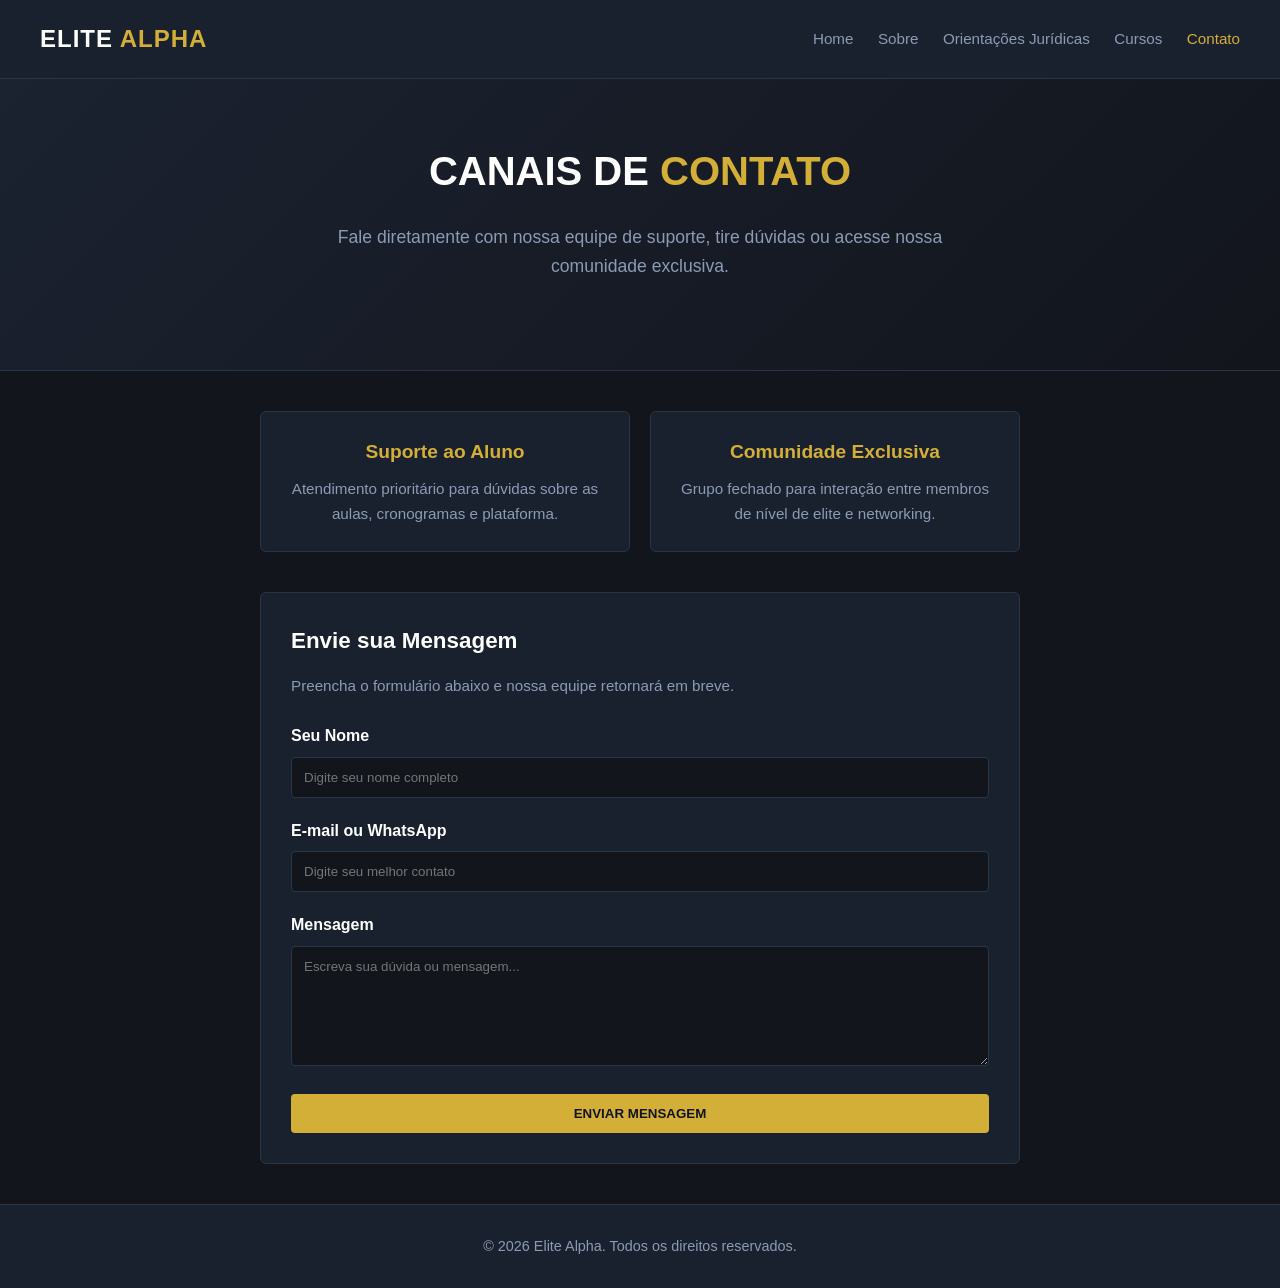
==== contato.html @ 9def38d7 "feat: implementacao da pagina de contato e suporte" ====
<!DOCTYPE html>
<html lang="pt-BR">
<head>
    <meta charset="UTF-8">
    <meta name="viewport" content="width=device-width, initial-scale=1.0">
    <title>Contato — Elite Alpha</title>
    <link rel="stylesheet" href="assets/css/style.css">
    <style>
        .contato-container {
            max-width: 800px;
            margin: 40px auto;
            padding: 0 20px;
        }
        .contato-grid {
            display: grid;
            grid-template-columns: repeat(auto-fit, minmax(250px, 1fr));
            gap: 20px;
            margin-bottom: 40px;
        }
        .contato-card {
            background-color: #1a212e;
            border: 1px solid #2a3447;
            padding: 25px;
            border-radius: 6px;
            text-align: center;
        }
        .contato-card h3 {
            color: #d4af37;
            margin-bottom: 10px;
            font-size: 1.2rem;
        }
        .contato-card p {
            color: #8b9bb4;
            font-size: 0.95rem;
        }
        .form-section {
            background-color: #1a212e;
            border: 1px solid #2a3447;
            padding: 30px;
            border-radius: 6px;
        }
        .form-group {
            margin-bottom: 20px;
        }
        .form-group label {
            display: block;
            color: #ffffff;
            margin-bottom: 8px;
            font-weight: bold;
        }
        .form-group input, .form-group textarea {
            width: 100%;
            padding: 12px;
            background-color: #12151c;
            border: 1px solid #2a3447;
            color: #ffffff;
            border-radius: 4px;
        }
        .form-group textarea {
            height: 120px;
            resize: vertical;
        }
    </style>
</head>
<body>

    <header>
        <div class="logo">ELITE <span>ALPHA</span></div>
        <nav>
            <a href="index.html">Home</a>
            <a href="sobre.html">Sobre</a>
            <a href="juridico.html">Orientações Jurídicas</a>
            <a href="cursos.html">Cursos</a>
            <a href="contato.html" class="active">Contato</a>
        </nav>
    </header>

    <section class="hero" style="padding: 60px 20px;">
        <h1>CANAIS DE <span>CONTATO</span></h1>
        <p>Fale diretamente com nossa equipe de suporte, tire dúvidas ou acesse nossa comunidade exclusiva.</p>
    </section>

    <div class="contato-container">
        <div class="contato-grid">
            <div class="contato-card">
                <h3>Suporte ao Aluno</h3>
                <p>Atendimento prioritário para dúvidas sobre as aulas, cronogramas e plataforma.</p>
            </div>
            <div class="contato-card">
                <h3>Comunidade Exclusiva</h3>
                <p>Grupo fechado para interação entre membros de nível de elite e networking.</p>
            </div>
        </div>

        <div class="form-section">
            <h3 style="color: #ffffff; margin-bottom: 15px; font-size: 1.4rem;">Envie sua Mensagem</h3>
            <p style="color: #8b9bb4; margin-bottom: 25px; font-size: 0.95rem;">Preencha o formulário abaixo e nossa equipe retornará em breve.</p>
            
            <form>
                <div class="form-group">
                    <label>Seu Nome</label>
                    <input type="text" placeholder="Digite seu nome completo">
                </div>
                <div class="form-group">
                    <label>E-mail ou WhatsApp</label>
                    <input type="text" placeholder="Digite seu melhor contato">
                </div>
                <div class="form-group">
                    <label>Mensagem</label>
                    <textarea placeholder="Escreva sua dúvida ou mensagem..."></textarea>
                </div>
                <button type="submit" class="btn-gold" style="border: none; cursor: pointer; width: 100%; text-align: center;">ENVIAR MENSAGEM</button>
            </form>
        </div>
    </div>

    <footer>
        <p>&copy; 2026 Elite Alpha. Todos os direitos reservados.</p>
    </footer>

</body>
</html>
---- assets/css/style.css ----
:root {
    --bg-primary: #12151c;
    --bg-secondary: #1a212e;
    --border-color: #2a3447;
    --gold: #d4af37;
    --text-main: #d0d7de;
    --text-muted: #8b9bb4;
    --white: #ffffff;
}

* {
    margin: 0;
    padding: 0;
    box-sizing: border-box;
    font-family: 'Helvetica Neue', Helvetica, Arial, sans-serif;
}

body {
    background-color: var(--bg-primary);
    color: var(--text-main);
    line-height: 1.6;
}

header {
    background-color: var(--bg-secondary);
    border-bottom: 1px solid var(--border-color);
    padding: 20px 40px;
    display: flex;
    justify-content: space-between;
    align-items: center;
}

.logo {
    font-size: 1.5rem;
    font-weight: bold;
    color: var(--white);
    letter-spacing: 1px;
}

.logo span {
    color: var(--gold);
}

nav a {
    color: var(--text-muted);
    text-decoration: none;
    margin-left: 20px;
    font-size: 0.95rem;
    transition: color 0.3s;
}

nav a:hover, nav a.active {
    color: var(--gold);
}

.hero {
    padding: 100px 20px;
    text-align: center;
    background: linear-gradient(135deg, #1b2230 0%, #12151c 100%);
    border-bottom: 1px solid var(--border-color);
}

.hero h1 {
    font-size: 2.5rem;
    color: var(--white);
    margin-bottom: 20px;
    max-width: 900px;
    margin-left: auto;
    margin-right: auto;
}

.hero h1 span {
    color: var(--gold);
}

.hero p {
    font-size: 1.1rem;
    color: var(--text-muted);
    max-width: 700px;
    margin: 0 auto 30px auto;
}

.btn-gold {
    display: inline-block;
    background-color: var(--gold);
    color: var(--bg-primary);
    padding: 12px 30px;
    font-weight: bold;
    text-decoration: none;
    border-radius: 4px;
    transition: opacity 0.3s;
}

.btn-gold:hover {
    opacity: 0.9;
}

footer {
    text-align: center;
    padding: 30px;
    background-color: var(--bg-secondary);
    border-top: 1px solid var(--border-color);
    color: var(--text-muted);
    font-size: 0.9rem;
}
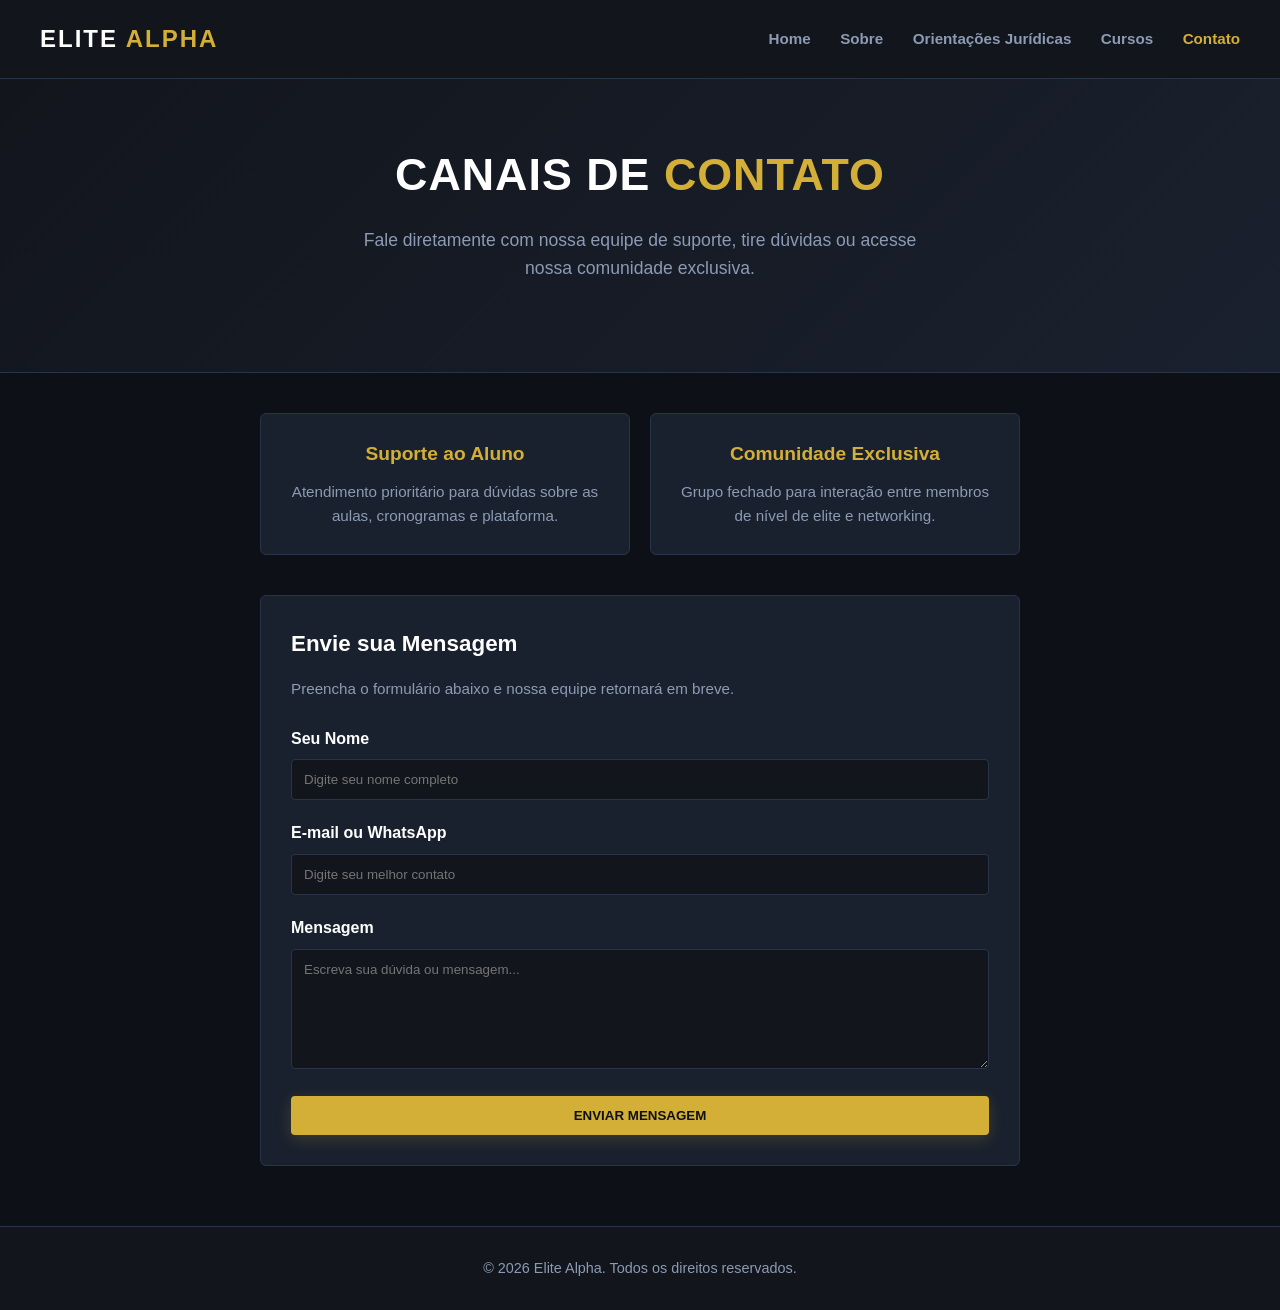
==== commit a48391a8: "feat: site completo da Elite Alpha com estilos, FAQ, cursos e menu responsivo" ====
--- a/contato.html
+++ b/contato.html
@@ -96,21 +96,26 @@
             <h3 style="color: #ffffff; margin-bottom: 15px; font-size: 1.4rem;">Envie sua Mensagem</h3>
             <p style="color: #8b9bb4; margin-bottom: 25px; font-size: 0.95rem;">Preencha o formulário abaixo e nossa equipe retornará em breve.</p>
             
-            <form>
+            <form id="formContato">
                 <div class="form-group">
                     <label>Seu Nome</label>
-                    <input type="text" placeholder="Digite seu nome completo">
+                    <input type="text" id="nome" placeholder="Digite seu nome completo" required>
                 </div>
                 <div class="form-group">
                     <label>E-mail ou WhatsApp</label>
-                    <input type="text" placeholder="Digite seu melhor contato">
+                    <input type="text" id="contato" placeholder="Digite seu melhor contato" required>
                 </div>
                 <div class="form-group">
                     <label>Mensagem</label>
-                    <textarea placeholder="Escreva sua dúvida ou mensagem..."></textarea>
+                    <textarea id="mensagem" placeholder="Escreva sua dúvida ou mensagem..." required></textarea>
                 </div>
                 <button type="submit" class="btn-gold" style="border: none; cursor: pointer; width: 100%; text-align: center;">ENVIAR MENSAGEM</button>
             </form>
+
+            <!-- Mensagem de Sucesso (Oculta por padrão) -->
+            <div id="mensagemSucesso" style="display: none; background-color: #1b3022; border: 1px solid #2ecc71; color: #2ecc71; padding: 15px; border-radius: 4px; text-align: center; margin-top: 20px; font-weight: bold;">
+                Mensagem enviada com sucesso! Nossa equipe entrará em contato em breve.
+            </div>
         </div>
     </div>
 
@@ -118,5 +123,32 @@
         <p>&copy; 2026 Elite Alpha. Todos os direitos reservados.</p>
     </footer>
 
+    <script>
+        document.getElementById('formContato').addEventListener('submit', function(event) {
+            event.preventDefault(); // Evita o recarregamento da página
+
+            // Captura os valores dos campos
+            const nome = document.getElementById('nome').value.trim();
+            const contato = document.getElementById('contato').value.trim();
+            const mensagem = document.getElementById('mensagem').value.trim();
+
+            // Validação simples para garantir que não estão vazios
+            if (nome === '' || contato === '' || mensagem === '') {
+                alert('Por favor, preencha todos os campos antes de enviar.');
+                return;
+            }
+
+            // Reseta o formulário e exibe a mensagem de sucesso
+            document.getElementById('formContato').reset();
+            const sucessoBox = document.getElementById('mensagemSucesso');
+            sucessoBox.style.display = 'block';
+
+            // Oculta a mensagem de sucesso após 5 segundos
+            setTimeout(function() {
+                sucessoBox.style.display = 'none';
+            }, 5000);
+        });
+    </script>
+
 </body>
 </html>
--- a/assets/css/style.css
+++ b/assets/css/style.css
@@ -1,105 +1,183 @@
-:root {
-    --bg-primary: #12151c;
-    --bg-secondary: #1a212e;
-    --border-color: #2a3447;
-    --gold: #d4af37;
-    --text-main: #d0d7de;
-    --text-muted: #8b9bb4;
-    --white: #ffffff;
-}
+/* ==========================================
+   ESTILOS GLOBAIS - ELITE ALPHA
+   ========================================== */
 
 * {
     margin: 0;
     padding: 0;
     box-sizing: border-box;
-    font-family: 'Helvetica Neue', Helvetica, Arial, sans-serif;
+    font-family: 'Segoe UI', Tahoma, Geneva, Verdana, sans-serif;
+    transition: all 0.3s ease; /* Transição suave global */
 }
 
 body {
-    background-color: var(--bg-primary);
-    color: var(--text-main);
+    background-color: #0d1117;
+    color: #ffffff;
     line-height: 1.6;
 }
 
+/* ==========================================
+   CABEÇALHO E NAVEGAÇÃO
+   ========================================== */
+
 header {
-    background-color: var(--bg-secondary);
-    border-bottom: 1px solid var(--border-color);
+    background-color: #12151c;
+    border-bottom: 1px solid #2a3447;
     padding: 20px 40px;
     display: flex;
     justify-content: space-between;
     align-items: center;
+    position: sticky;
+    top: 0;
+    z-index: 1000;
 }
 
 .logo {
     font-size: 1.5rem;
     font-weight: bold;
-    color: var(--white);
+    letter-spacing: 2px;
+    color: #ffffff;
+}
+
+.logo span {
+    color: #d4af37; /* Dourado Elite */
+}
+
+nav a {
+    color: #8b9bb4;
+    text-decoration: none;
+    margin-left: 25px;
+    font-weight: 600;
+    font-size: 0.95rem;
+}
+
+nav a:hover, nav a.active {
+    color: #d4af37;
+}
+
+/* ==========================================
+   HERO / SEÇÃO DE DESTAQUE
+   ========================================== */
+
+.hero {
+    background: linear-gradient(135deg, #12151c 0%, #1a212e 100%);
+    padding: 80px 20px;
+    text-align: center;
+    border-bottom: 1px solid #2a3447;
+}
+
+.hero h1 {
+    font-size: 2.8rem;
+    margin-bottom: 15px;
     letter-spacing: 1px;
 }
 
-.logo span {
-    color: var(--gold);
-}
-
-nav a {
-    color: var(--text-muted);
-    text-decoration: none;
-    margin-left: 20px;
-    font-size: 0.95rem;
-    transition: color 0.3s;
-}
-
-nav a:hover, nav a.active {
-    color: var(--gold);
-}
-
-.hero {
-    padding: 100px 20px;
-    text-align: center;
-    background: linear-gradient(135deg, #1b2230 0%, #12151c 100%);
-    border-bottom: 1px solid var(--border-color);
-}
-
-.hero h1 {
-    font-size: 2.5rem;
-    color: var(--white);
-    margin-bottom: 20px;
-    max-width: 900px;
-    margin-left: auto;
-    margin-right: auto;
-}
-
 .hero h1 span {
-    color: var(--gold);
+    color: #d4af37;
 }
 
 .hero p {
+    color: #8b9bb4;
     font-size: 1.1rem;
-    color: var(--text-muted);
-    max-width: 700px;
+    max-width: 600px;
     margin: 0 auto 30px auto;
 }
 
+/* ==========================================
+   BOTÕES COM EFEITO DE ELEVAÇÃO
+   ========================================== */
+
 .btn-gold {
-    display: inline-block;
-    background-color: var(--gold);
-    color: var(--bg-primary);
+    background-color: #d4af37;
+    color: #0d1117;
     padding: 12px 30px;
+    border-radius: 4px;
     font-weight: bold;
     text-decoration: none;
-    border-radius: 4px;
-    transition: opacity 0.3s;
+    display: inline-block;
+    box-shadow: 0 4px 15px rgba(212, 175, 55, 0.2);
 }
 
 .btn-gold:hover {
-    opacity: 0.9;
+    background-color: #e5c158;
+    transform: translateY(-2px);
+    box-shadow: 0 6px 20px rgba(212, 175, 55, 0.4);
 }
 
+/* ==========================================
+   CARDS COM EFEITO HOVER AVANÇADO
+   ========================================== */
+
+.card, .contato-card, .curso-card, .juridico-card {
+    background-color: #1a212e;
+    border: 1px solid #2a3447;
+    border-radius: 6px;
+    padding: 25px;
+    position: relative;
+    overflow: hidden;
+}
+
+.card:hover, .contato-card:hover, .curso-card:hover, .juridico-card:hover {
+    border-color: #d4af37;
+    transform: translateY(-4px);
+    box-shadow: 0 8px 25px rgba(0, 0, 0, 0.5), 0 0 10px rgba(212, 175, 55, 0.15);
+}
+
+/* ==========================================
+   RODAPÉ
+   ========================================== */
+
 footer {
+    background-color: #12151c;
+    border-top: 1px solid #2a3447;
     text-align: center;
     padding: 30px;
-    background-color: var(--bg-secondary);
-    border-top: 1px solid var(--border-color);
-    color: var(--text-muted);
+    color: #8b9bb4;
     font-size: 0.9rem;
+    margin-top: 60px;
+}
+
+/* ==========================================
+   MENU RESPONSIVO (MOBILE)
+   ========================================== */
+
+.menu-toggle {
+    display: none;
+    cursor: pointer;
+    font-size: 1.8rem;
+    color: #ffffff;
+    background: none;
+    border: none;
+}
+
+@media (max-width: 768px) {
+    header {
+        padding: 15px 20px;
+    }
+    
+    .menu-toggle {
+        display: block;
+    }
+
+    nav {
+        display: none;
+        width: 100%;
+        position: absolute;
+        top: 100%;
+        left: 0;
+        background-color: #12151c;
+        border-bottom: 1px solid #2a3447;
+        flex-direction: column;
+        padding: 20px 0;
+        text-align: center;
+    }
+
+    nav.active {
+        display: flex;
+    }
+
+    nav a {
+        margin: 10px 0;
+        font-size: 1.1rem;
+    }
 }
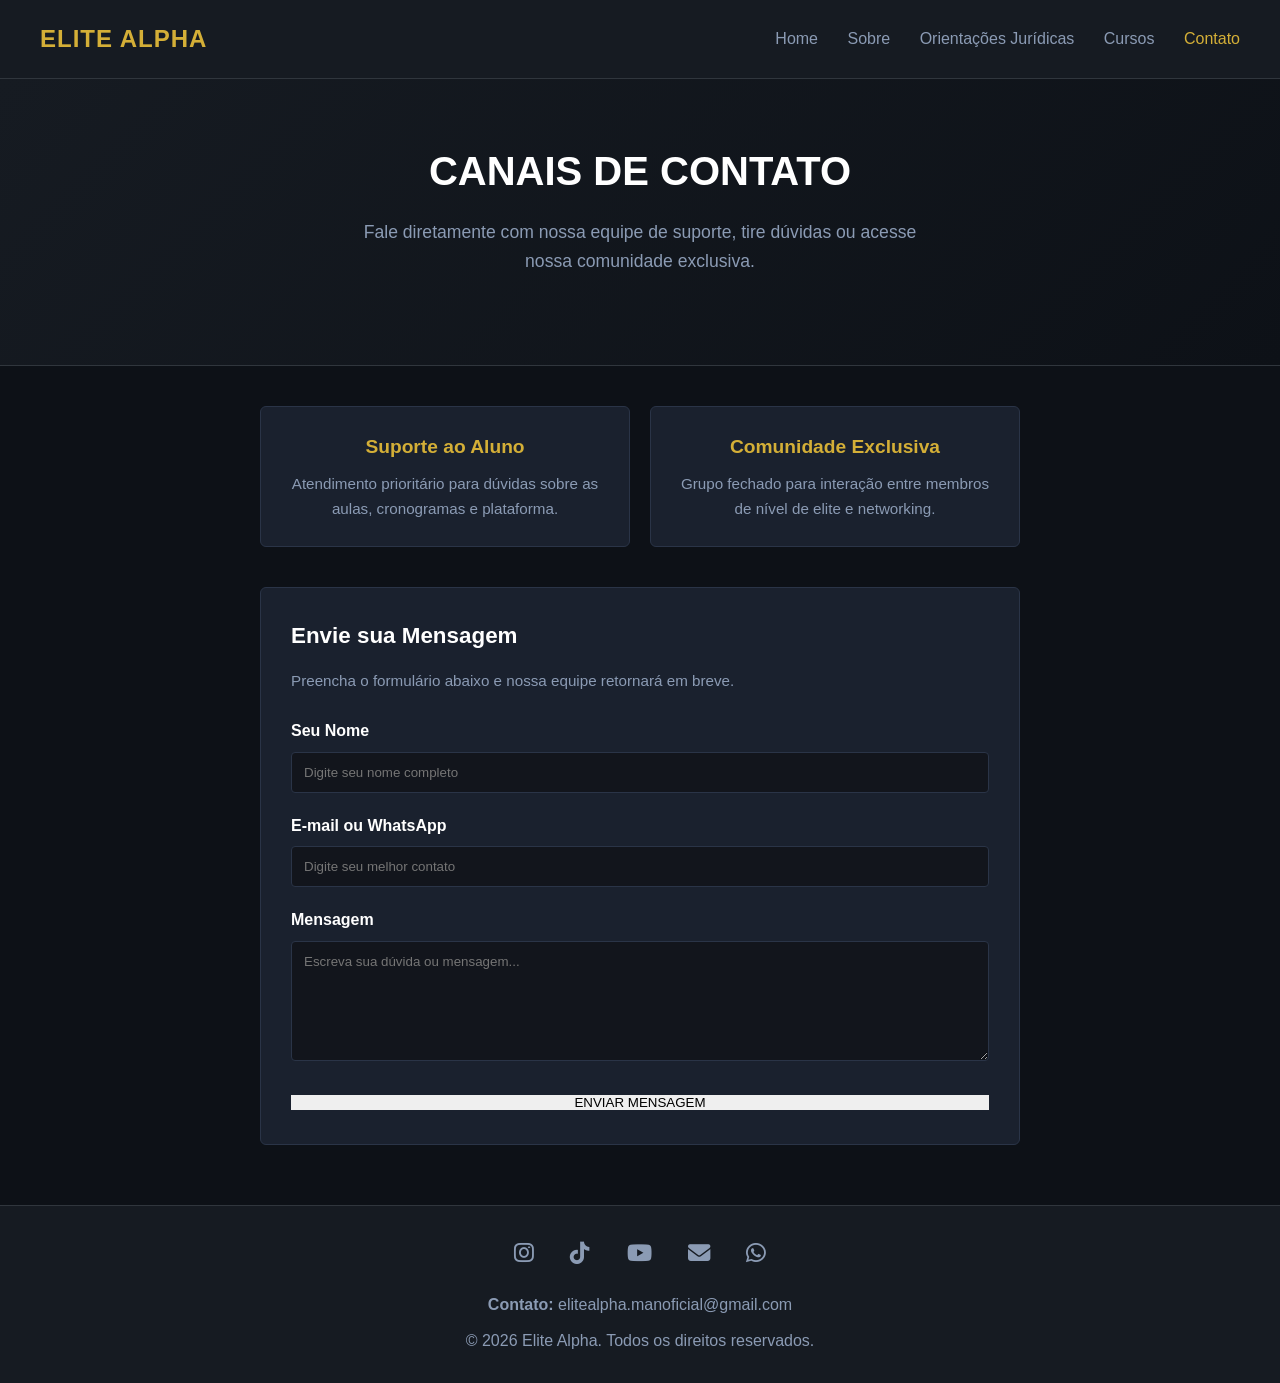
==== commit 465ef2af: "feat: atualiza layout de cursos e sobre, padroniza rodape com contatos e redes sociais" ====
--- a/contato.html
+++ b/contato.html
@@ -5,6 +5,8 @@
     <meta name="viewport" content="width=device-width, initial-scale=1.0">
     <title>Contato — Elite Alpha</title>
     <link rel="stylesheet" href="assets/css/style.css">
+    <!-- Ícones FontAwesome para Redes Sociais e Contato -->
+    <link rel="stylesheet" href="https://cdnjs.cloudflare.com/ajax/libs/font-awesome/6.4.0/css/all.min.css">
     <style>
         .contato-container {
             max-width: 800px;
@@ -119,8 +121,29 @@
         </div>
     </div>
 
+    <!-- Rodapé com Redes Sociais e Contato Integrados -->
     <footer>
-        <p>&copy; 2026 Elite Alpha. Todos os direitos reservados.</p>
+        <div class="social-links" style="margin-bottom: 20px;">
+            <!-- Redes Sociais -->
+            <a href="https://instagram.com/elitealphaoficial" target="_blank" title="Instagram Oficial">
+                <i class="fab fa-instagram"></i>
+            </a>
+            <a href="https://tiktok.com/@elitealphaoficial" target="_blank" title="TikTok Oficial">
+                <i class="fab fa-tiktok"></i>
+            </a>
+            <a href="https://youtube.com/@elitealphaoficial" target="_blank" title="YouTube Oficial">
+                <i class="fab fa-youtube"></i>
+            </a>
+            <!-- Contato Direto -->
+            <a href="mailto:elitealpha.manoficial@gmail.com" title="E-mail Oficial">
+                <i class="fas fa-envelope"></i>
+            </a>
+            <a href="https://wa.me/5531992068281" target="_blank" title="WhatsApp Oficial">
+                <i class="fab fa-whatsapp"></i>
+            </a>
+        </div>
+        <p><strong>Contato:</strong>  elitealpha.manoficial@gmail.com</p>
+        <p style="margin-top: 10px;">&copy; 2026 Elite Alpha. Todos os direitos reservados.</p>
     </footer>
 
     <script>
--- a/assets/css/style.css
+++ b/assets/css/style.css
@@ -1,28 +1,21 @@
-/* ==========================================
-   ESTILOS GLOBAIS - ELITE ALPHA
-   ========================================== */
-
+/* Reset e Configurações Globais */
 * {
     margin: 0;
     padding: 0;
     box-sizing: border-box;
-    font-family: 'Segoe UI', Tahoma, Geneva, Verdana, sans-serif;
-    transition: all 0.3s ease; /* Transição suave global */
+    font-family: 'Arial', sans-serif;
 }
 
 body {
     background-color: #0d1117;
-    color: #ffffff;
+    color: #e6edf3;
     line-height: 1.6;
 }
 
-/* ==========================================
-   CABEÇALHO E NAVEGAÇÃO
-   ========================================== */
-
+/* Cabeçalho e Menu */
 header {
-    background-color: #12151c;
-    border-bottom: 1px solid #2a3447;
+    background-color: #161b22;
+    border-bottom: 1px solid #30363d;
     padding: 20px 40px;
     display: flex;
     justify-content: space-between;
@@ -32,152 +25,118 @@
     z-index: 1000;
 }
 
-.logo {
+header .logo {
     font-size: 1.5rem;
     font-weight: bold;
-    letter-spacing: 2px;
-    color: #ffffff;
+    color: #d4af37;
+    letter-spacing: 1px;
 }
 
-.logo span {
-    color: #d4af37; /* Dourado Elite */
-}
-
-nav a {
+header nav a {
     color: #8b9bb4;
     text-decoration: none;
     margin-left: 25px;
-    font-weight: 600;
-    font-size: 0.95rem;
+    font-weight: 500;
+    transition: color 0.3s ease;
 }
 
-nav a:hover, nav a.active {
+header nav a:hover,
+header nav a.active {
     color: #d4af37;
 }
 
-/* ==========================================
-   HERO / SEÇÃO DE DESTAQUE
-   ========================================== */
-
+/* Seção Hero e Containers */
 .hero {
-    background: linear-gradient(135deg, #12151c 0%, #1a212e 100%);
     padding: 80px 20px;
     text-align: center;
-    border-bottom: 1px solid #2a3447;
+    background: linear-gradient(135deg, #161b22 0%, #0d1117 100%);
+    border-bottom: 1px solid #30363d;
 }
 
 .hero h1 {
-    font-size: 2.8rem;
+    font-size: 2.5rem;
+    color: #ffffff;
     margin-bottom: 15px;
-    letter-spacing: 1px;
-}
-
-.hero h1 span {
-    color: #d4af37;
 }
 
 .hero p {
+    font-size: 1.1rem;
     color: #8b9bb4;
-    font-size: 1.1rem;
     max-width: 600px;
     margin: 0 auto 30px auto;
 }
 
-/* ==========================================
-   BOTÕES COM EFEITO DE ELEVAÇÃO
-   ========================================== */
-
-.btn-gold {
+.btn {
+    display: inline-block;
     background-color: #d4af37;
     color: #0d1117;
     padding: 12px 30px;
     border-radius: 4px;
+    text-decoration: none;
     font-weight: bold;
-    text-decoration: none;
-    display: inline-block;
-    box-shadow: 0 4px 15px rgba(212, 175, 55, 0.2);
+    transition: background-color 0.3s ease;
 }
 
-.btn-gold:hover {
-    background-color: #e5c158;
-    transform: translateY(-2px);
-    box-shadow: 0 6px 20px rgba(212, 175, 55, 0.4);
+.btn:hover {
+    background-color: #f1c40f;
 }
 
-/* ==========================================
-   CARDS COM EFEITO HOVER AVANÇADO
-   ========================================== */
-
-.card, .contato-card, .curso-card, .juridico-card {
-    background-color: #1a212e;
-    border: 1px solid #2a3447;
-    border-radius: 6px;
-    padding: 25px;
-    position: relative;
-    overflow: hidden;
+.container {
+    max-width: 1000px;
+    margin: 40px auto;
+    padding: 0 20px;
 }
 
-.card:hover, .contato-card:hover, .curso-card:hover, .juridico-card:hover {
-    border-color: #d4af37;
-    transform: translateY(-4px);
-    box-shadow: 0 8px 25px rgba(0, 0, 0, 0.5), 0 0 10px rgba(212, 175, 55, 0.15);
+.container h2, .container h1 {
+    color: #ffffff;
+    margin-bottom: 20px;
+    border-bottom: 2px solid #d4af37;
+    padding-bottom: 10px;
+    display: inline-block;
 }
 
-/* ==========================================
-   RODAPÉ
-   ========================================== */
-
-footer {
-    background-color: #12151c;
-    border-top: 1px solid #2a3447;
-    text-align: center;
-    padding: 30px;
-    color: #8b9bb4;
-    font-size: 0.9rem;
-    margin-top: 60px;
+/* FAQ / Seções */
+.faq-item {
+    background-color: #161b22;
+    border: 1px solid #30363d;
+    padding: 20px;
+    border-radius: 6px;
+    margin-bottom: 20px;
 }
 
-/* ==========================================
-   MENU RESPONSIVO (MOBILE)
-   ========================================== */
-
-.menu-toggle {
-    display: none;
-    cursor: pointer;
-    font-size: 1.8rem;
-    color: #ffffff;
-    background: none;
-    border: none;
+.faq-item h3 {
+    color: #d4af37;
+    margin-bottom: 8px;
 }
 
-@media (max-width: 768px) {
-    header {
-        padding: 15px 20px;
-    }
-    
-    .menu-toggle {
-        display: block;
-    }
+.faq-item p {
+    color: #8b9bb4;
+}
 
-    nav {
-        display: none;
-        width: 100%;
-        position: absolute;
-        top: 100%;
-        left: 0;
-        background-color: #12151c;
-        border-bottom: 1px solid #2a3447;
-        flex-direction: column;
-        padding: 20px 0;
-        text-align: center;
-    }
+/* Rodapé */
+footer {
+    background-color: #161b22;
+    border-top: 1px solid #30363d;
+    text-align: center;
+    padding: 30px 20px;
+    margin-top: 60px;
+    color: #8b9bb4;
+}
 
-    nav.active {
-        display: flex;
-    }
+footer .social-links {
+    margin-bottom: 15px;
+}
 
-    nav a {
-        margin: 10px 0;
-        font-size: 1.1rem;
-    }
+footer .social-links a {
+    color: #8b9bb4;
+    margin: 0 15px;
+    font-size: 1.4rem;
+    text-decoration: none;
+    transition: all 0.3s ease;
+}
+
+footer .social-links a:hover {
+    color: #d4af37 !important;
+    transform: translateY(-2px);
+    display: inline-block;
 }
